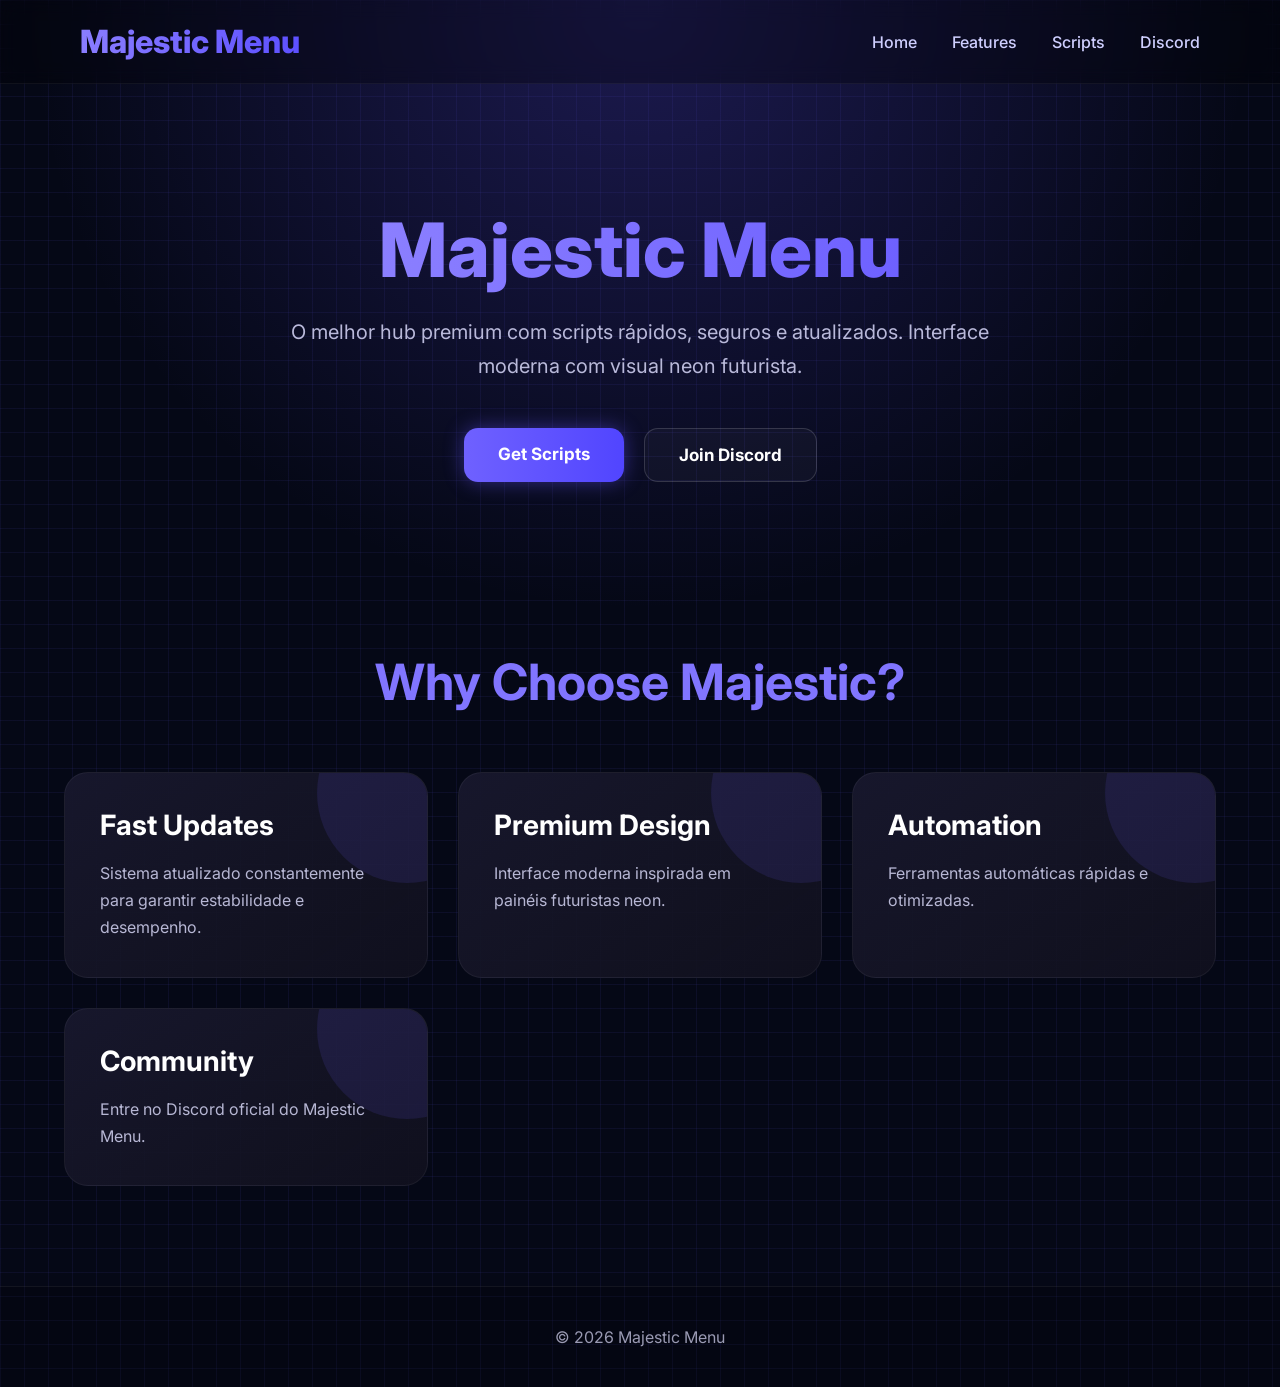
==== index.html @ f2960999 "HTML INICIAL" ====
<!DOCTYPE html>
<html lang="pt-BR">
<head>
  <meta charset="UTF-8">
  <meta name="viewport" content="width=device-width, initial-scale=1.0">
  <title>Majestic Menu</title>

  <link rel="preconnect" href="https://fonts.googleapis.com">
  <link rel="preconnect" href="https://fonts.gstatic.com" crossorigin>

  <link href="https://fonts.googleapis.com/css2?family=Inter:wght@300;400;500;600;700;800&display=swap" rel="stylesheet">

  <style>

    *{
      margin:0;
      padding:0;
      box-sizing:border-box;
    }

    body{
      font-family:'Inter',sans-serif;
      background:#050816;
      color:white;
      overflow-x:hidden;

      background-image:
      radial-gradient(circle at top, rgba(98,80,255,0.25), transparent 40%),
      linear-gradient(rgba(100,100,255,0.08) 1px, transparent 1px),
      linear-gradient(90deg, rgba(100,100,255,0.08) 1px, transparent 1px);

      background-size:
      cover,
      24px 24px,
      24px 24px;
    }

    .navbar{
      width:100%;
      display:flex;
      justify-content:space-between;
      align-items:center;
      padding:22px 80px;
      background:rgba(0,0,0,0.3);
      backdrop-filter:blur(10px);
      border-bottom:1px solid rgba(255,255,255,0.05);
    }

    .logo{
      font-size:32px;
      font-weight:800;

      background:linear-gradient(90deg,#8a7dff,#5d50ff);

      -webkit-background-clip:text;
      -webkit-text-fill-color:transparent;
    }

    .nav-links{
      display:flex;
      gap:35px;
    }

    .nav-links a{
      text-decoration:none;
      color:#cfcfff;
      transition:0.3s;
      font-weight:500;
    }

    .nav-links a:hover{
      color:#7c6cff;
    }

    .hero{
      text-align:center;
      padding:120px 20px 80px;
    }

    .hero h1{
      font-size:75px;
      font-weight:800;
      margin-bottom:20px;

      background:linear-gradient(90deg,#9f94ff,#5a4cff);

      -webkit-background-clip:text;
      -webkit-text-fill-color:transparent;
    }

    .hero p{
      max-width:750px;
      margin:auto;
      color:#b9b9da;
      font-size:20px;
      line-height:1.7;
    }

    .buttons{
      margin-top:45px;
      display:flex;
      justify-content:center;
      gap:20px;
      flex-wrap:wrap;
    }

    .btn{
      padding:16px 34px;
      border-radius:14px;
      font-size:17px;
      font-weight:700;
      text-decoration:none;
      transition:0.3s;
    }

    .btn-primary{
      background:linear-gradient(90deg,#6f61ff,#5145ff);
      color:white;
      box-shadow:0 0 20px rgba(98,83,255,0.45);
    }

    .btn-primary:hover{
      transform:translateY(-4px);
      box-shadow:0 0 30px rgba(98,83,255,0.8);
    }

    .btn-secondary{
      border:1px solid rgba(255,255,255,0.15);
      color:white;
      background:rgba(255,255,255,0.03);
    }

    .btn-secondary:hover{
      background:rgba(255,255,255,0.08);
    }

    .section-title{
      text-align:center;
      font-size:50px;
      margin-top:90px;
      margin-bottom:60px;
      color:#8175ff;
    }

    .cards{
      width:90%;
      max-width:1400px;
      margin:auto;

      display:grid;
      grid-template-columns:repeat(auto-fit,minmax(280px,1fr));

      gap:30px;
      padding-bottom:100px;
    }

    .card{
      background:linear-gradient(145deg, rgba(24,24,45,0.95), rgba(17,17,30,0.9));

      border:1px solid rgba(255,255,255,0.05);

      border-radius:24px;

      padding:35px;

      transition:0.35s;

      position:relative;

      overflow:hidden;
    }

    .card::before{
      content:'';

      position:absolute;

      width:180px;
      height:180px;

      background:rgba(106,90,255,0.12);

      border-radius:50%;

      top:-70px;
      right:-70px;
    }

    .card:hover{
      transform:translateY(-8px);

      border-color:rgba(124,108,255,0.5);

      box-shadow:0 0 30px rgba(124,108,255,0.2);
    }

    .card h3{
      font-size:28px;
      margin-bottom:18px;
      position:relative;
      z-index:2;
    }

    .card p{
      color:#b7b7d4;
      line-height:1.7;
      position:relative;
      z-index:2;
    }

    footer{
      text-align:center;
      padding:40px 20px;
      border-top:1px solid rgba(255,255,255,0.06);
      color:#9a9ab3;
      background:rgba(0,0,0,0.2);
    }

    @media(max-width:900px){

      .navbar{
        padding:20px;
        flex-direction:column;
        gap:15px;
      }

      .hero h1{
        font-size:55px;
      }

      .section-title{
        font-size:40px;
      }

    }

    @media(max-width:600px){

      .hero h1{
        font-size:42px;
      }

      .hero p{
        font-size:16px;
      }

      .nav-links{
        gap:18px;
        flex-wrap:wrap;
        justify-content:center;
      }

    }

  </style>
</head>

<body>

  <nav class="navbar">

    <div class="logo">
      Majestic Menu
    </div>

    <div class="nav-links">

      <a href="#">Home</a>
      <a href="#">Features</a>
      <a href="#">Scripts</a>

      <a href="https://discord.gg/DkWkgG74ua" target="_blank">
        Discord
      </a>

    </div>

  </nav>

  <section class="hero">

    <h1>
      Majestic Menu
    </h1>

    <p>
      O melhor hub premium com scripts rápidos,
      seguros e atualizados.
      Interface moderna com visual neon futurista.
    </p>

    <div class="buttons">

      <a href="#" class="btn btn-primary">
        Get Scripts
      </a>

      <a href="https://discord.gg/DkWkgG74ua"
      target="_blank"
      class="btn btn-secondary">

        Join Discord

      </a>

    </div>

  </section>

  <h2 class="section-title">
    Why Choose Majestic?
  </h2>

  <section class="cards">

    <div class="card">

      <h3>Fast Updates</h3>

      <p>
        Sistema atualizado constantemente
        para garantir estabilidade e desempenho.
      </p>

    </div>

    <div class="card">

      <h3>Premium Design</h3>

      <p>
        Interface moderna inspirada
        em painéis futuristas neon.
      </p>

    </div>

    <div class="card">

      <h3>Automation</h3>

      <p>
        Ferramentas automáticas
        rápidas e otimizadas.
      </p>

    </div>

    <div class="card">

      <h3>Community</h3>

      <p>
        Entre no Discord oficial
        do Majestic Menu.
      </p>

    </div>

  </section>

  <footer>

    © 2026 Majestic Menu

  </footer>

</body>
</html>
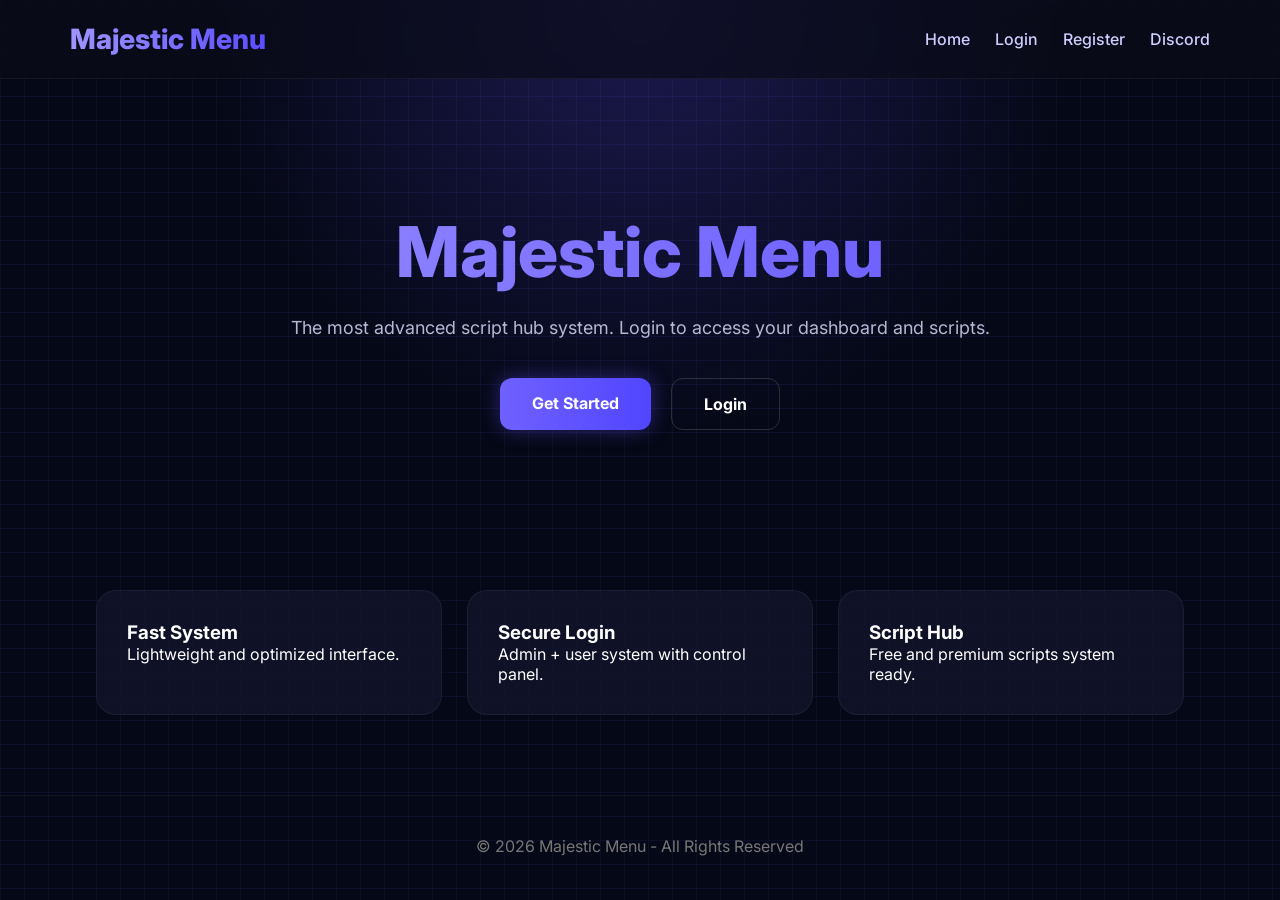
==== commit d3c2203a: "Refactor HTML structure and styles for clarity" ====
--- a/index.html
+++ b/index.html
@@ -1,369 +1,283 @@
 <!DOCTYPE html>
 <html lang="pt-BR">
 <head>
-  <meta charset="UTF-8">
-  <meta name="viewport" content="width=device-width, initial-scale=1.0">
-  <title>Majestic Menu</title>
-
-  <link rel="preconnect" href="https://fonts.googleapis.com">
-  <link rel="preconnect" href="https://fonts.gstatic.com" crossorigin>
-
-  <link href="https://fonts.googleapis.com/css2?family=Inter:wght@300;400;500;600;700;800&display=swap" rel="stylesheet">
-
-  <style>
-
-    *{
-      margin:0;
-      padding:0;
-      box-sizing:border-box;
-    }
-
-    body{
-      font-family:'Inter',sans-serif;
-      background:#050816;
-      color:white;
-      overflow-x:hidden;
-
-      background-image:
-      radial-gradient(circle at top, rgba(98,80,255,0.25), transparent 40%),
-      linear-gradient(rgba(100,100,255,0.08) 1px, transparent 1px),
-      linear-gradient(90deg, rgba(100,100,255,0.08) 1px, transparent 1px);
-
-      background-size:
-      cover,
-      24px 24px,
-      24px 24px;
-    }
-
-    .navbar{
-      width:100%;
-      display:flex;
-      justify-content:space-between;
-      align-items:center;
-      padding:22px 80px;
-      background:rgba(0,0,0,0.3);
-      backdrop-filter:blur(10px);
-      border-bottom:1px solid rgba(255,255,255,0.05);
-    }
-
-    .logo{
-      font-size:32px;
-      font-weight:800;
-
-      background:linear-gradient(90deg,#8a7dff,#5d50ff);
-
-      -webkit-background-clip:text;
-      -webkit-text-fill-color:transparent;
-    }
-
-    .nav-links{
-      display:flex;
-      gap:35px;
-    }
-
-    .nav-links a{
-      text-decoration:none;
-      color:#cfcfff;
-      transition:0.3s;
-      font-weight:500;
-    }
-
-    .nav-links a:hover{
-      color:#7c6cff;
-    }
-
-    .hero{
-      text-align:center;
-      padding:120px 20px 80px;
-    }
-
-    .hero h1{
-      font-size:75px;
-      font-weight:800;
-      margin-bottom:20px;
-
-      background:linear-gradient(90deg,#9f94ff,#5a4cff);
-
-      -webkit-background-clip:text;
-      -webkit-text-fill-color:transparent;
-    }
-
-    .hero p{
-      max-width:750px;
-      margin:auto;
-      color:#b9b9da;
-      font-size:20px;
-      line-height:1.7;
-    }
-
-    .buttons{
-      margin-top:45px;
-      display:flex;
-      justify-content:center;
-      gap:20px;
-      flex-wrap:wrap;
-    }
-
-    .btn{
-      padding:16px 34px;
-      border-radius:14px;
-      font-size:17px;
-      font-weight:700;
-      text-decoration:none;
-      transition:0.3s;
-    }
-
-    .btn-primary{
-      background:linear-gradient(90deg,#6f61ff,#5145ff);
-      color:white;
-      box-shadow:0 0 20px rgba(98,83,255,0.45);
-    }
-
-    .btn-primary:hover{
-      transform:translateY(-4px);
-      box-shadow:0 0 30px rgba(98,83,255,0.8);
-    }
-
-    .btn-secondary{
-      border:1px solid rgba(255,255,255,0.15);
-      color:white;
-      background:rgba(255,255,255,0.03);
-    }
-
-    .btn-secondary:hover{
-      background:rgba(255,255,255,0.08);
-    }
-
-    .section-title{
-      text-align:center;
-      font-size:50px;
-      margin-top:90px;
-      margin-bottom:60px;
-      color:#8175ff;
-    }
-
-    .cards{
-      width:90%;
-      max-width:1400px;
-      margin:auto;
-
-      display:grid;
-      grid-template-columns:repeat(auto-fit,minmax(280px,1fr));
-
-      gap:30px;
-      padding-bottom:100px;
-    }
-
-    .card{
-      background:linear-gradient(145deg, rgba(24,24,45,0.95), rgba(17,17,30,0.9));
-
-      border:1px solid rgba(255,255,255,0.05);
-
-      border-radius:24px;
-
-      padding:35px;
-
-      transition:0.35s;
-
-      position:relative;
-
-      overflow:hidden;
-    }
-
-    .card::before{
-      content:'';
-
-      position:absolute;
-
-      width:180px;
-      height:180px;
-
-      background:rgba(106,90,255,0.12);
-
-      border-radius:50%;
-
-      top:-70px;
-      right:-70px;
-    }
-
-    .card:hover{
-      transform:translateY(-8px);
-
-      border-color:rgba(124,108,255,0.5);
-
-      box-shadow:0 0 30px rgba(124,108,255,0.2);
-    }
-
-    .card h3{
-      font-size:28px;
-      margin-bottom:18px;
-      position:relative;
-      z-index:2;
-    }
-
-    .card p{
-      color:#b7b7d4;
-      line-height:1.7;
-      position:relative;
-      z-index:2;
-    }
-
-    footer{
-      text-align:center;
-      padding:40px 20px;
-      border-top:1px solid rgba(255,255,255,0.06);
-      color:#9a9ab3;
-      background:rgba(0,0,0,0.2);
-    }
-
-    @media(max-width:900px){
-
-      .navbar{
-        padding:20px;
-        flex-direction:column;
-        gap:15px;
-      }
-
-      .hero h1{
-        font-size:55px;
-      }
-
-      .section-title{
-        font-size:40px;
-      }
-
-    }
-
-    @media(max-width:600px){
-
-      .hero h1{
-        font-size:42px;
-      }
-
-      .hero p{
-        font-size:16px;
-      }
-
-      .nav-links{
-        gap:18px;
-        flex-wrap:wrap;
-        justify-content:center;
-      }
-
-    }
-
-  </style>
+<meta charset="UTF-8">
+<meta name="viewport" content="width=device-width, initial-scale=1.0">
+
+<title>Majestic Menu</title>
+
+<link rel="preconnect" href="https://fonts.googleapis.com">
+<link rel="preconnect" href="https://fonts.gstatic.com" crossorigin>
+
+<link href="https://fonts.googleapis.com/css2?family=Inter:wght@300;400;500;700;800&display=swap" rel="stylesheet">
+
+<style>
+
+*{
+margin:0;
+padding:0;
+box-sizing:border-box;
+font-family:'Inter',sans-serif;
+}
+
+body{
+
+background:#050816;
+color:white;
+min-height:100vh;
+
+background-image:
+radial-gradient(circle at top, rgba(98,80,255,0.25), transparent 40%),
+linear-gradient(rgba(100,100,255,0.08) 1px, transparent 1px),
+linear-gradient(90deg, rgba(100,100,255,0.08) 1px, transparent 1px);
+
+background-size:
+cover,
+24px 24px,
+24px 24px;
+
+}
+
+/* NAVBAR */
+
+.navbar{
+
+display:flex;
+justify-content:space-between;
+align-items:center;
+
+padding:22px 70px;
+
+background:rgba(10,12,25,0.7);
+
+backdrop-filter:blur(12px);
+
+border-bottom:1px solid rgba(255,255,255,0.05);
+
+}
+
+.logo{
+
+font-size:28px;
+font-weight:800;
+
+background:linear-gradient(90deg,#9f94ff,#5a4cff);
+
+-webkit-background-clip:text;
+-webkit-text-fill-color:transparent;
+
+}
+
+.nav-links{
+
+display:flex;
+gap:25px;
+
+}
+
+.nav-links a{
+
+text-decoration:none;
+color:#cfcfff;
+transition:0.3s;
+font-weight:500;
+
+}
+
+.nav-links a:hover{
+color:#7c6cff;
+}
+
+/* HERO */
+
+.hero{
+
+text-align:center;
+padding:130px 20px 80px;
+
+}
+
+.hero h1{
+
+font-size:70px;
+font-weight:800;
+
+background:linear-gradient(90deg,#9f94ff,#5a4cff);
+
+-webkit-background-clip:text;
+-webkit-text-fill-color:transparent;
+
+}
+
+.hero p{
+
+max-width:700px;
+margin:20px auto;
+color:#b7b7d4;
+font-size:18px;
+line-height:1.6;
+
+}
+
+.buttons{
+
+margin-top:35px;
+display:flex;
+justify-content:center;
+gap:20px;
+flex-wrap:wrap;
+
+}
+
+.btn{
+
+padding:15px 32px;
+border-radius:12px;
+font-weight:700;
+text-decoration:none;
+transition:0.3s;
+
+}
+
+.btn-primary{
+
+background:linear-gradient(90deg,#6f61ff,#5145ff);
+color:white;
+box-shadow:0 0 20px rgba(98,80,255,0.4);
+
+}
+
+.btn-primary:hover{
+transform:translateY(-3px);
+}
+
+.btn-outline{
+
+border:1px solid rgba(255,255,255,0.15);
+color:white;
+
+}
+
+.btn-outline:hover{
+background:rgba(255,255,255,0.05);
+}
+
+.card-area{
+
+display:grid;
+grid-template-columns:repeat(auto-fit,minmax(250px,1fr));
+
+gap:25px;
+
+width:85%;
+margin:80px auto;
+
+}
+
+.card{
+
+background:rgba(17,21,42,0.9);
+
+padding:30px;
+
+border-radius:20px;
+
+border:1px solid rgba(255,255,255,0.05);
+
+transition:0.3s;
+
+}
+
+.card:hover{
+transform:translateY(-5px);
+border-color:#6f61ff;
+}
+
+footer{
+
+text-align:center;
+padding:40px;
+color:#777;
+
+border-top:1px solid rgba(255,255,255,0.05);
+
+}
+
+</style>
+
 </head>
 
 <body>
 
-  <nav class="navbar">
-
-    <div class="logo">
-      Majestic Menu
-    </div>
-
-    <div class="nav-links">
-
-      <a href="#">Home</a>
-      <a href="#">Features</a>
-      <a href="#">Scripts</a>
-
-      <a href="https://discord.gg/DkWkgG74ua" target="_blank">
-        Discord
-      </a>
-
-    </div>
-
-  </nav>
-
-  <section class="hero">
-
-    <h1>
-      Majestic Menu
-    </h1>
-
-    <p>
-      O melhor hub premium com scripts rápidos,
-      seguros e atualizados.
-      Interface moderna com visual neon futurista.
-    </p>
-
-    <div class="buttons">
-
-      <a href="#" class="btn btn-primary">
-        Get Scripts
-      </a>
-
-      <a href="https://discord.gg/DkWkgG74ua"
-      target="_blank"
-      class="btn btn-secondary">
-
-        Join Discord
-
-      </a>
-
-    </div>
-
-  </section>
-
-  <h2 class="section-title">
-    Why Choose Majestic?
-  </h2>
-
-  <section class="cards">
-
-    <div class="card">
-
-      <h3>Fast Updates</h3>
-
-      <p>
-        Sistema atualizado constantemente
-        para garantir estabilidade e desempenho.
-      </p>
-
-    </div>
-
-    <div class="card">
-
-      <h3>Premium Design</h3>
-
-      <p>
-        Interface moderna inspirada
-        em painéis futuristas neon.
-      </p>
-
-    </div>
-
-    <div class="card">
-
-      <h3>Automation</h3>
-
-      <p>
-        Ferramentas automáticas
-        rápidas e otimizadas.
-      </p>
-
-    </div>
-
-    <div class="card">
-
-      <h3>Community</h3>
-
-      <p>
-        Entre no Discord oficial
-        do Majestic Menu.
-      </p>
-
-    </div>
-
-  </section>
-
-  <footer>
-
-    © 2026 Majestic Menu
-
-  </footer>
+<!-- NAV -->
+
+<div class="navbar">
+
+<div class="logo">Majestic Menu</div>
+
+<div class="nav-links">
+
+<a href="index.html">Home</a>
+<a href="login.html">Login</a>
+<a href="register.html">Register</a>
+
+<a href="https://discord.gg/DkWkgG74ua" target="_blank">
+Discord
+</a>
+
+</div>
+
+</div>
+
+<!-- HERO -->
+
+<div class="hero">
+
+<h1>Majestic Menu</h1>
+
+<p>
+The most advanced script hub system.
+Login to access your dashboard and scripts.
+</p>
+
+<div class="buttons">
+
+<a href="register.html" class="btn btn-primary">
+Get Started
+</a>
+
+<a href="login.html" class="btn btn-outline">
+Login
+</a>
+
+</div>
+
+</div>
+
+<!-- FEATURES -->
+
+<div class="card-area">
+
+<div class="card">
+<h3>Fast System</h3>
+<p>Lightweight and optimized interface.</p>
+</div>
+
+<div class="card">
+<h3>Secure Login</h3>
+<p>Admin + user system with control panel.</p>
+</div>
+
+<div class="card">
+<h3>Script Hub</h3>
+<p>Free and premium scripts system ready.</p>
+</div>
+
+</div>
+
+<footer>
+© 2026 Majestic Menu - All Rights Reserved
+</footer>
 
 </body>
 </html>
